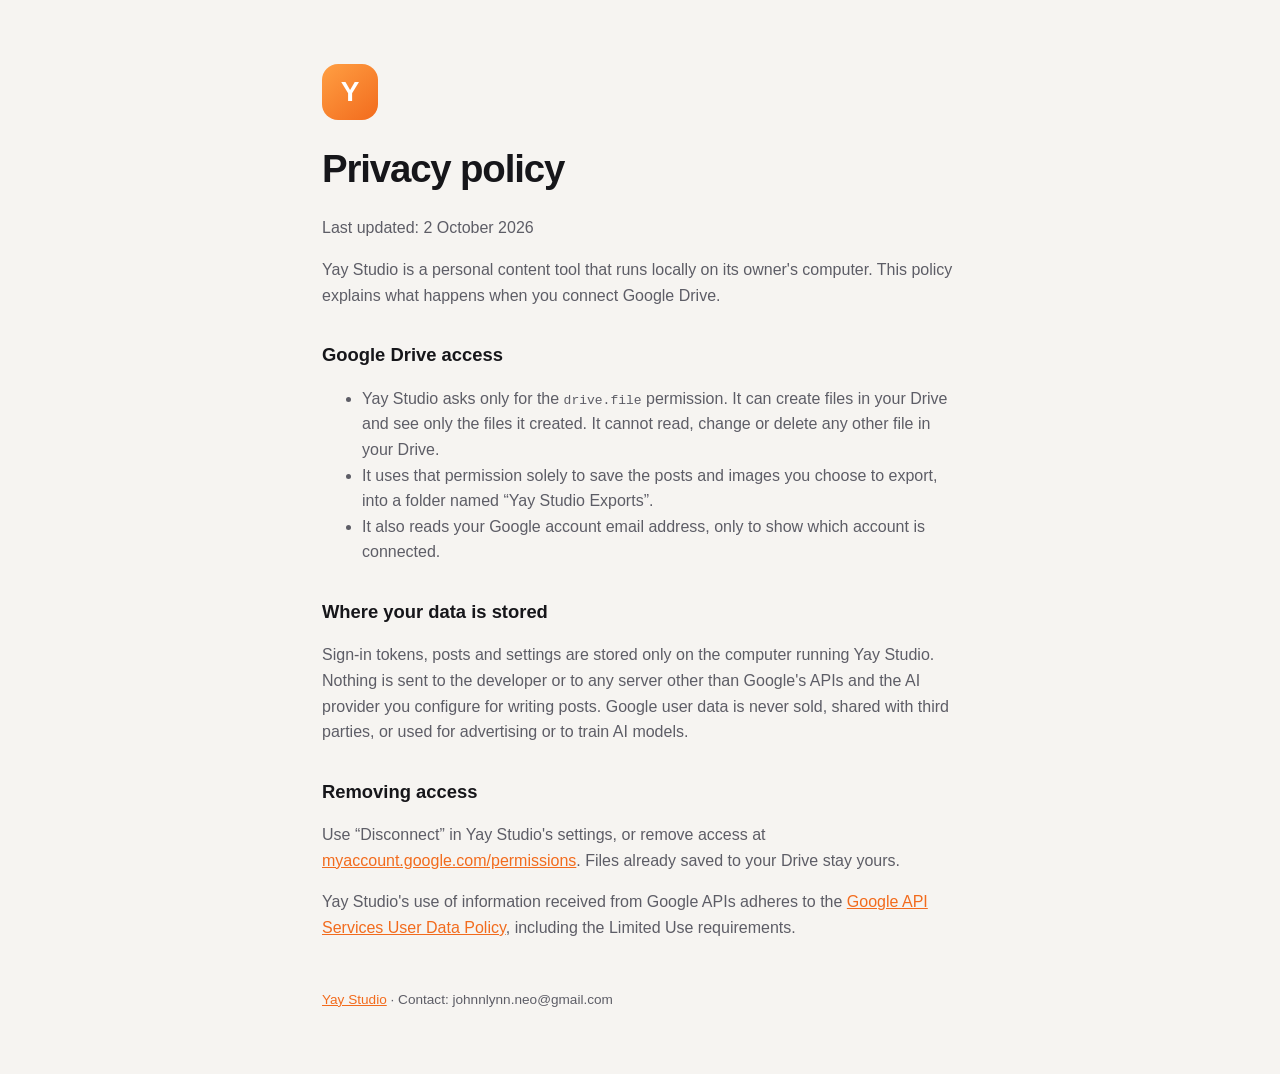
==== privacy.html @ df788d6f "Yay Studio home page and privacy policy Co-Authored-By: Claude Opus 5.5 (1M context) <noreply@anthro" ====
<!doctype html><html lang="en"><head><meta charset="utf-8"><meta name="viewport" content="width=device-width,initial-scale=1"><title>Privacy policy · Yay Studio</title><link rel="stylesheet" href="style.css"></head>
<body><main>
<div class="mark">Y</div>
<h1>Privacy policy</h1>
<p>Last updated: 2 October 2026</p>
<p>Yay Studio is a personal content tool that runs locally on its owner's computer. This policy explains what happens when you connect Google Drive.</p>
<h2>Google Drive access</h2>
<ul>
<li>Yay Studio asks only for the <code>drive.file</code> permission. It can create files in your Drive and see only the files it created. It cannot read, change or delete any other file in your Drive.</li>
<li>It uses that permission solely to save the posts and images you choose to export, into a folder named “Yay Studio Exports”.</li>
<li>It also reads your Google account email address, only to show which account is connected.</li>
</ul>
<h2>Where your data is stored</h2>
<p>Sign-in tokens, posts and settings are stored only on the computer running Yay Studio. Nothing is sent to the developer or to any server other than Google's APIs and the AI provider you configure for writing posts. Google user data is never sold, shared with third parties, or used for advertising or to train AI models.</p>
<h2>Removing access</h2>
<p>Use “Disconnect” in Yay Studio's settings, or remove access at <a href="https://myaccount.google.com/permissions">myaccount.google.com/permissions</a>. Files already saved to your Drive stay yours.</p>
<p>Yay Studio's use of information received from Google APIs adheres to the <a href="https://developers.google.com/terms/api-services-user-data-policy">Google API Services User Data Policy</a>, including the Limited Use requirements.</p>
<footer><a href="index.html">Yay Studio</a> · Contact: johnnlynn.neo@gmail.com</footer>
</main></body></html>
---- style.css ----
:root{--accent:#f26b1d;--text:#16161a;--muted:#5d5d66;--bg:#f6f4f1}
@media (prefers-color-scheme:dark){:root{--text:#f2f2f5;--muted:#a1a1aa;--bg:#0f0f12}}
*{box-sizing:border-box}body{margin:0;font-family:-apple-system,BlinkMacSystemFont,"Segoe UI",Inter,sans-serif;background:var(--bg);color:var(--text);line-height:1.6}
main{max-width:680px;margin:0 auto;padding:64px 22px}
.mark{width:56px;height:56px;border-radius:16px;display:grid;place-items:center;background:linear-gradient(140deg,#ff9f43,var(--accent));color:#fff;font-weight:800;font-size:28px}
h1{font-size:2.4rem;letter-spacing:-.03em;margin:18px 0 6px}h2{margin-top:32px;font-size:1.15rem}
p,li{color:var(--muted)}a{color:var(--accent)}footer{margin-top:48px;font-size:.85rem;color:var(--muted)}
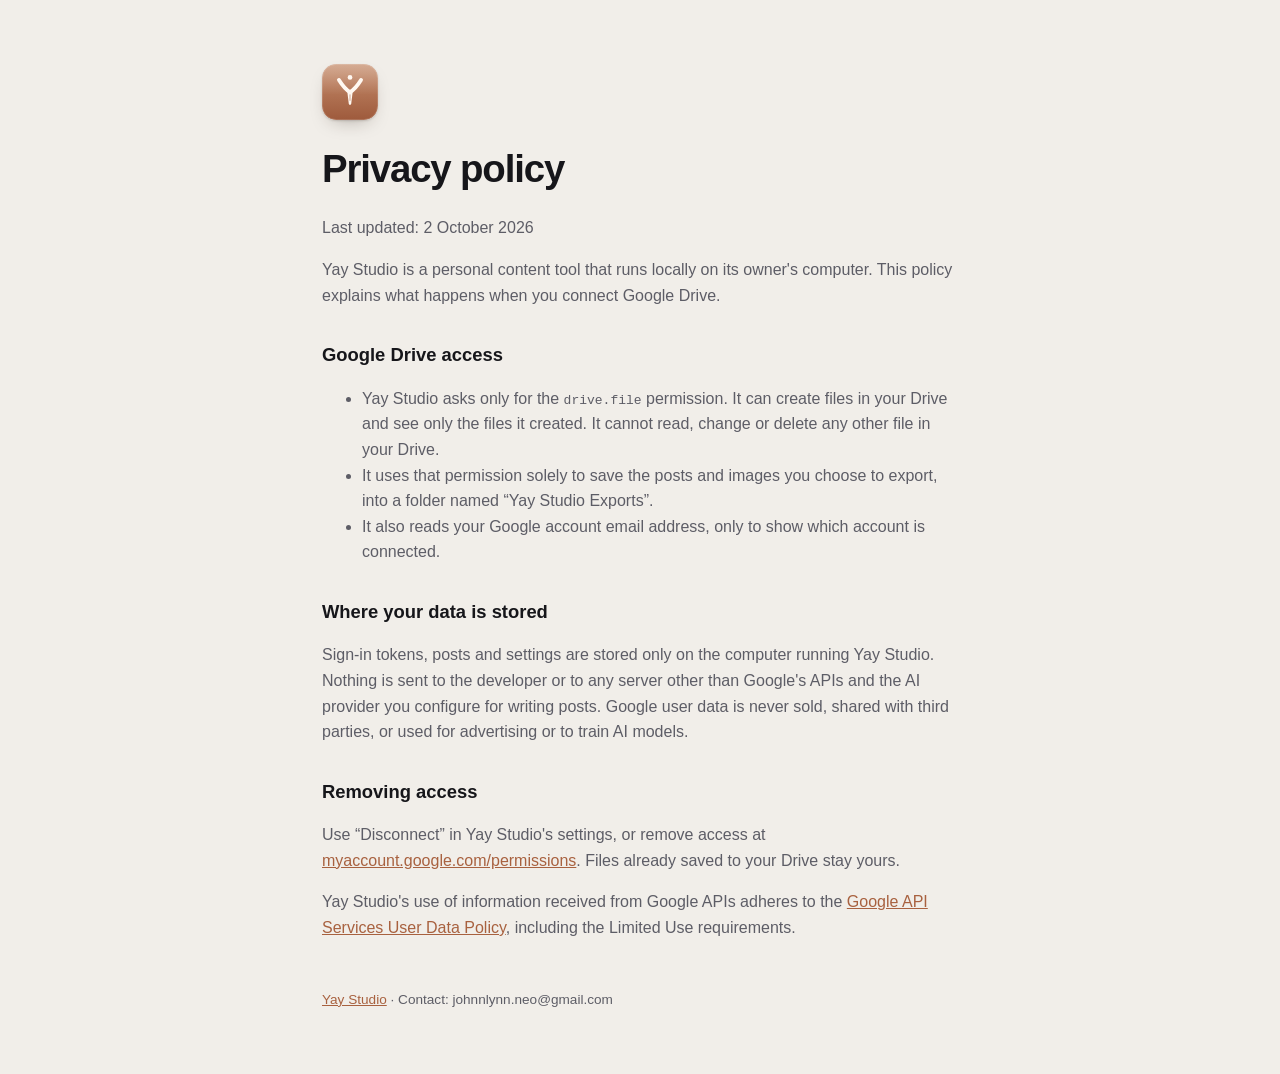
==== commit d42b70a8: "Use the new Yay logo and calmer palette" ====
--- a/privacy.html
+++ b/privacy.html
@@ -1,6 +1,6 @@
-<!doctype html><html lang="en"><head><meta charset="utf-8"><meta name="viewport" content="width=device-width,initial-scale=1"><title>Privacy policy · Yay Studio</title><link rel="stylesheet" href="style.css"></head>
+<!doctype html><html lang="en"><head><meta charset="utf-8"><meta name="viewport" content="width=device-width,initial-scale=1"><title>Privacy policy · Yay Studio</title><link rel="icon" href="favicon.svg" type="image/svg+xml"><link rel="stylesheet" href="style.css"></head>
 <body><main>
-<div class="mark">Y</div>
+<img class="mark" src="logo.svg" alt="Yay Studio logo">
 <h1>Privacy policy</h1>
 <p>Last updated: 2 October 2026</p>
 <p>Yay Studio is a personal content tool that runs locally on its owner's computer. This policy explains what happens when you connect Google Drive.</p>
--- a/style.css
+++ b/style.css
@@ -1,7 +1,7 @@
-:root{--accent:#f26b1d;--text:#16161a;--muted:#5d5d66;--bg:#f6f4f1}
-@media (prefers-color-scheme:dark){:root{--text:#f2f2f5;--muted:#a1a1aa;--bg:#0f0f12}}
+:root{--accent:#a8613f;--text:#16161a;--muted:#5d5d66;--bg:#f1eee9}
+@media (prefers-color-scheme:dark){:root{--text:#ece9e4;--muted:#a8a39c;--accent:#cf9370;--bg:#121315}}
 *{box-sizing:border-box}body{margin:0;font-family:-apple-system,BlinkMacSystemFont,"Segoe UI",Inter,sans-serif;background:var(--bg);color:var(--text);line-height:1.6}
 main{max-width:680px;margin:0 auto;padding:64px 22px}
-.mark{width:56px;height:56px;border-radius:16px;display:grid;place-items:center;background:linear-gradient(140deg,#ff9f43,var(--accent));color:#fff;font-weight:800;font-size:28px}
+.mark{width:56px;height:56px;border-radius:14px;display:block;box-shadow:0 1px 2px rgba(40,25,15,.15),0 8px 20px -10px rgba(40,25,15,.4)}
 h1{font-size:2.4rem;letter-spacing:-.03em;margin:18px 0 6px}h2{margin-top:32px;font-size:1.15rem}
 p,li{color:var(--muted)}a{color:var(--accent)}footer{margin-top:48px;font-size:.85rem;color:var(--muted)}
